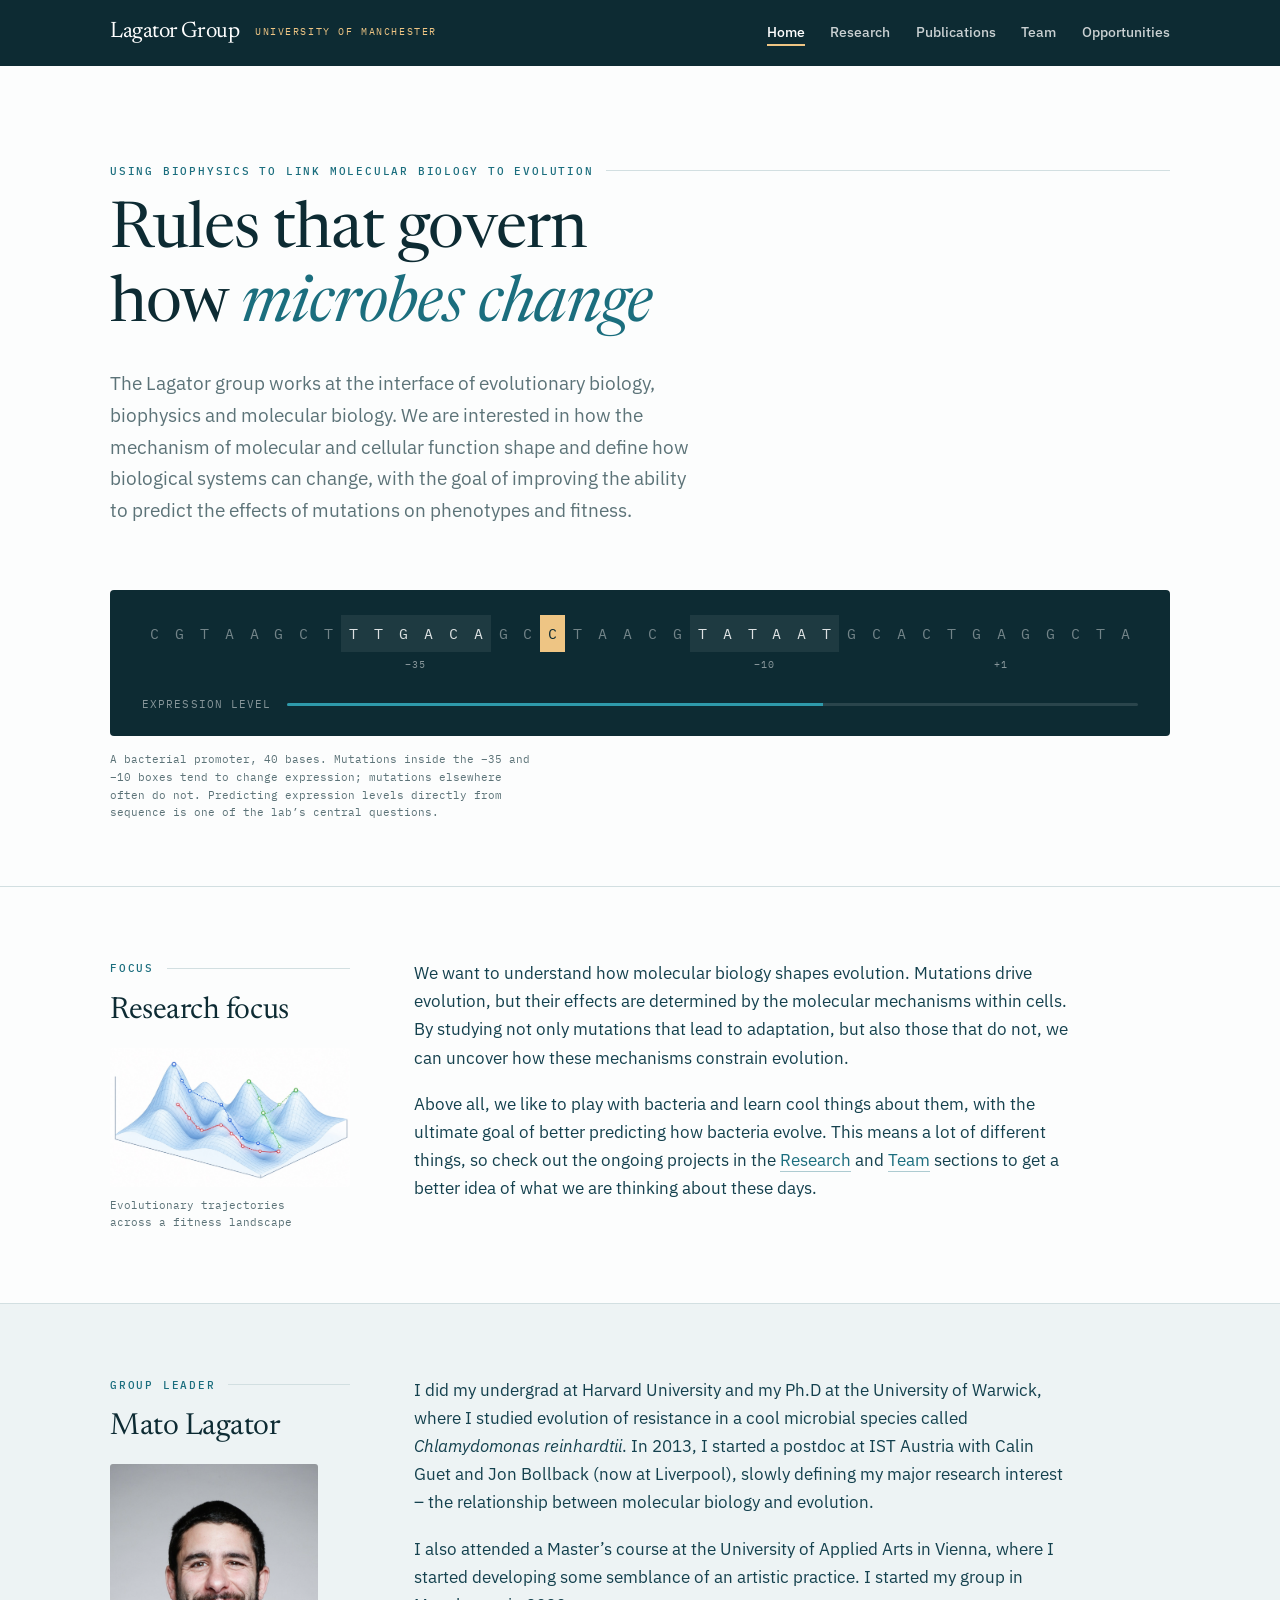
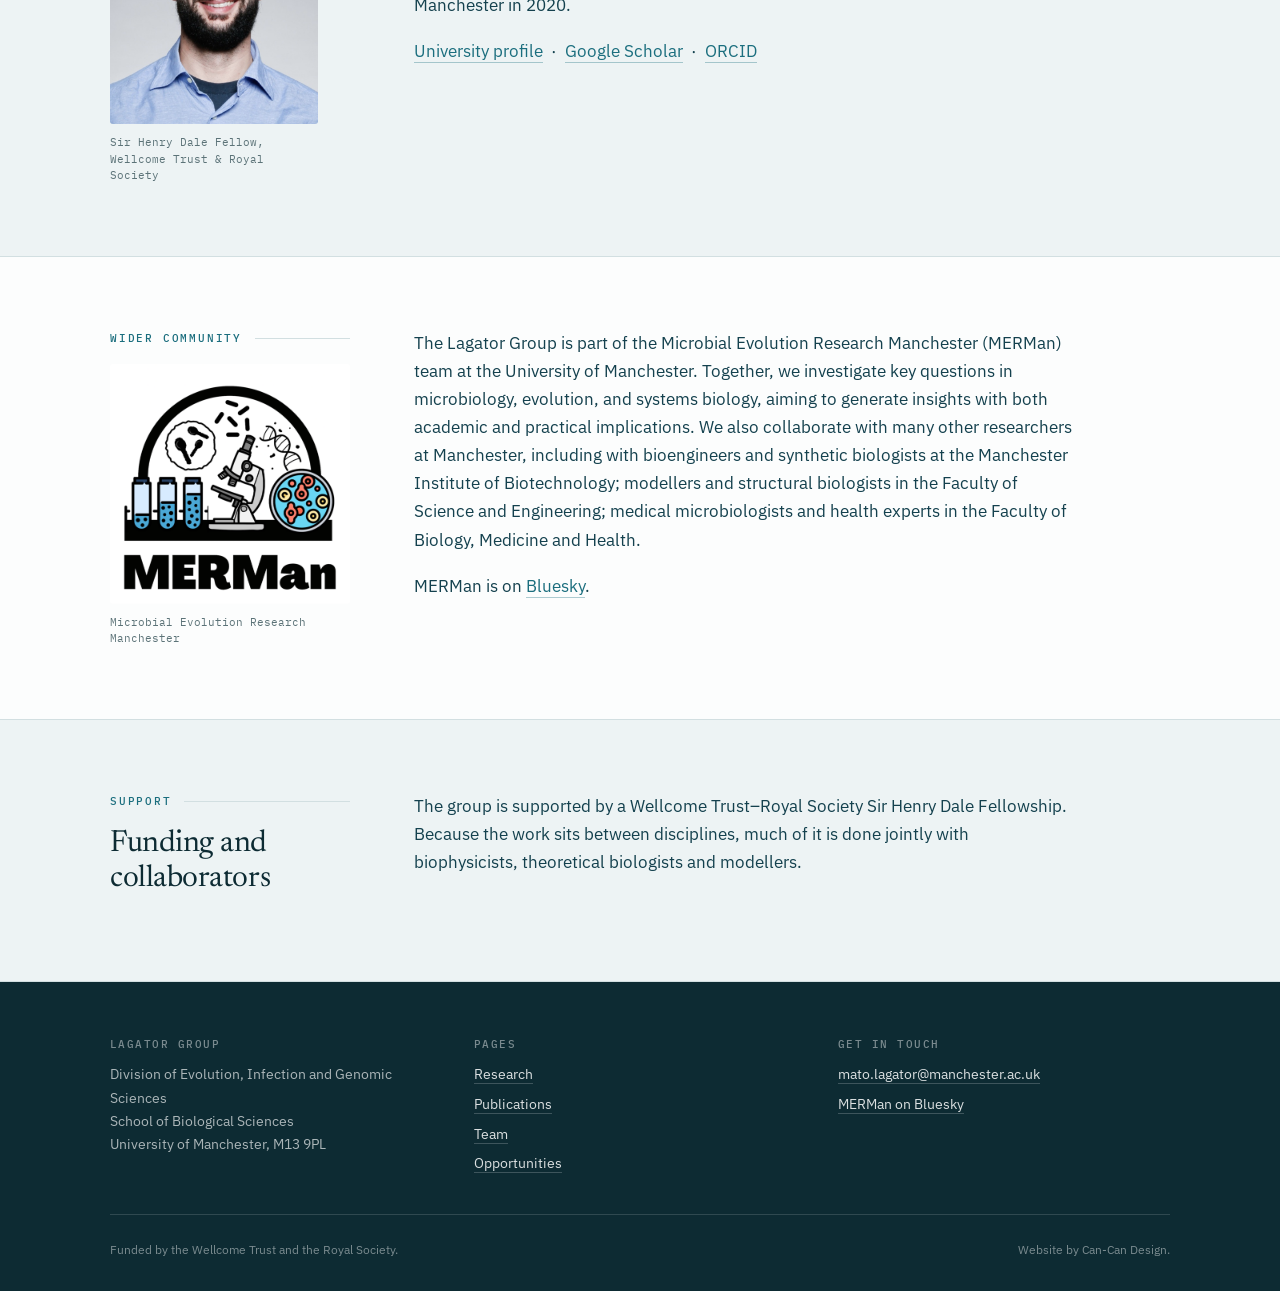
==== index.html @ 4b93f3de "Initial commit of the Lagator Group website Five static pages (home, research, publications, team, o" ====
<!DOCTYPE html>
<html lang="en">
<head>
    <meta charset="UTF-8">
    <meta name="viewport" content="width=device-width, initial-scale=1.0">
    <title>Lagator Group | Molecular mechanisms and the evolution of bacteria</title>
    <meta name="description" content="The Lagator Group at the University of Manchester studies how molecular mechanisms shape and constrain evolution in bacteria, from promoters to antibiotic resistance.">
    <link rel="stylesheet" href="styles.css">
    <link rel="preconnect" href="https://fonts.googleapis.com">
    <link rel="preconnect" href="https://fonts.gstatic.com" crossorigin>
    <link href="https://fonts.googleapis.com/css2?family=IBM+Plex+Mono:wght@400;500&amp;family=IBM+Plex+Sans:wght@400;500;600&amp;family=Newsreader:ital,opsz,wght@0,6..72,300..500;1,6..72,300..400&amp;display=swap" rel="stylesheet">
</head>
<body>
    <a class="skip-link" href="#main">Skip to content</a>

    <header class="masthead">
        <div class="wrap">
            <a href="index.html" class="wordmark">Lagator Group <span>University of Manchester</span></a>
            <nav aria-label="Main">
                <ul>
                    <li><a href="index.html" aria-current="page">Home</a></li>
                    <li><a href="research.html">Research</a></li>
                    <li><a href="publications.html">Publications</a></li>
                    <li><a href="team.html">Team</a></li>
                    <li><a href="opportunities.html">Opportunities</a></li>
                </ul>
            </nav>
        </div>
    </header>

    <main id="main">

        <section class="hero">
            <div class="wrap">
                <p class="eyebrow">Using biophysics to link molecular biology to evolution</p>
                <h1>Rules that govern<br> how <em>microbes change</em></h1>
                <p class="lede">The Lagator group works at the interface of evolutionary biology, biophysics and molecular biology. We are interested in how the mechanism of molecular and cellular function shape and define how biological systems can change, with the goal of improving the ability to predict the effects of mutations on phenotypes and fitness.</p>

                <div class="promoter" aria-hidden="true">
                    <div class="promoter__seq" id="seq"></div>
                    <div class="promoter__ticks">
                        <span style="grid-column: 9 / span 6;">&minus;35</span>
                        <span style="grid-column: 23 / span 6;">&minus;10</span>
                        <span style="grid-column: 34 / span 3;">+1</span>
                    </div>
                    <div class="promoter__read">
                        <span>Expression level</span>
                        <span class="promoter__bar"><i id="expr"></i></span>
                    </div>
                </div>
                <p class="promoter__note">A bacterial promoter, 40 bases. Mutations inside the &minus;35 and &minus;10 boxes tend to change expression; mutations elsewhere often do not. Predicting expression levels directly from sequence is one of the lab&rsquo;s central questions.</p>
            </div>
        </section>

        <section class="band">
            <div class="wrap split">
                <div class="split__rail">
                    <p class="eyebrow">Focus</p>
                    <h2>Research focus</h2>
                    <img src="photos/biology.jpeg" alt="" class="portrait portrait--wide">
                    <p class="caption">Evolutionary trajectories across a fitness landscape</p>
                </div>
                <div class="split__body">
                    <p>We want to understand how molecular biology shapes evolution. Mutations drive evolution, but their effects are determined by the molecular mechanisms within cells. By studying not only mutations that lead to adaptation, but also those that do not, we can uncover how these mechanisms constrain evolution.</p>
                    <p>Above all, we like to play with bacteria and learn cool things about them, with the ultimate goal of better predicting how bacteria evolve. This means a lot of different things, so check out the ongoing projects in the <a href="research.html">Research</a> and <a href="team.html">Team</a> sections to get a better idea of what we are thinking about these days.</p>
                </div>
            </div>
        </section>

        <section class="band band--tint">
            <div class="wrap split">
                <div class="split__rail">
                    <p class="eyebrow">Group leader</p>
                    <h2>Mato Lagator</h2>
                    <img src="photos/mato_2026.jpeg" alt="Dr Mato Lagator" class="portrait">
                    <p class="caption">Sir Henry Dale Fellow, Wellcome Trust &amp; Royal Society</p>
                </div>
                <div class="split__body">
                    <p>I did my undergrad at Harvard University and my Ph.D at the University of Warwick, where I studied evolution of resistance in a cool microbial species called <i>Chlamydomonas reinhardtii</i>. In 2013, I started a postdoc at IST Austria with Calin Guet and Jon Bollback (now at Liverpool), slowly defining my major research interest &ndash; the relationship between molecular biology and evolution.</p>
                    <p>I also attended a Master&rsquo;s course at the University of Applied Arts in Vienna, where I started developing some semblance of an artistic practice. I started my group in Manchester in 2020.</p>
                    <p><a href="https://research.manchester.ac.uk/en/persons/mato.lagator/" target="_blank" rel="noopener noreferrer">University profile</a> &nbsp;·&nbsp; <a href="https://scholar.google.com/citations?user=OgkkH9kAAAAJ&amp;hl=en" target="_blank" rel="noopener noreferrer">Google Scholar</a> &nbsp;·&nbsp; <a href="https://orcid.org/0000-0001-7847-3594" target="_blank" rel="noopener noreferrer">ORCID</a></p>
                </div>
            </div>
        </section>

        <section class="band">
            <div class="wrap split">
                <div class="split__rail">
                    <p class="eyebrow">Wider community</p>
                    <img src="photos/MERMan.png" alt="MERMan logo" class="portrait portrait--logo">
                    <p class="caption">Microbial Evolution Research Manchester</p>
                </div>
                <div class="split__body">
                    <p>The Lagator Group is part of the Microbial Evolution Research Manchester (MERMan) team at the University of Manchester. Together, we investigate key questions in microbiology, evolution, and systems biology, aiming to generate insights with both academic and practical implications. We also collaborate with many other researchers at Manchester, including with bioengineers and synthetic biologists at the Manchester Institute of Biotechnology; modellers and structural biologists in the Faculty of Science and Engineering; medical microbiologists and health experts in the Faculty of Biology, Medicine and Health.</p>
                    <p>MERMan is on <a href="https://bsky.app/profile/mermanchester.bsky.social" target="_blank" rel="noopener noreferrer">Bluesky</a>.</p>
                </div>
            </div>
        </section>

        <section class="band band--tint">
            <div class="wrap split">
                <div class="split__rail">
                    <p class="eyebrow">Support</p>
                    <h2>Funding and collaborators</h2>
                </div>
                <div class="split__body">
                    <p>The group is supported by a Wellcome Trust&ndash;Royal Society Sir Henry Dale Fellowship. Because the work sits between disciplines, much of it is done jointly with biophysicists, theoretical biologists and modellers.</p>
                </div>
            </div>
        </section>

    </main>

    <footer>
        <div class="wrap">
            <div class="foot-grid">
                <div>
                    <h4>Lagator Group</h4>
                    <p>Division of Evolution, Infection and Genomic Sciences<br>
                    School of Biological Sciences<br>
                    University of Manchester, M13 9PL</p>
                </div>
                <div>
                    <h4>Pages</h4>
                    <ul>
                        <li><a href="research.html">Research</a></li>
                        <li><a href="publications.html">Publications</a></li>
                        <li><a href="team.html">Team</a></li>
                        <li><a href="opportunities.html">Opportunities</a></li>
                    </ul>
                </div>
                <div>
                    <h4>Get in touch</h4>
                    <ul>
                        <li><a href="mailto:mato.lagator@manchester.ac.uk">mato.lagator@manchester.ac.uk</a></li>
                        <li><a href="https://bsky.app/profile/mermanchester.bsky.social" target="_blank" rel="noopener noreferrer">MERMan on Bluesky</a></li>
                    </ul>
                </div>
            </div>
            <div class="colophon">
                <span>Funded by the Wellcome Trust and the Royal Society.</span>
                <span>Website by Can-Can Design.</span>
            </div>
        </div>
    </footer>

    <script>
    /* The promoter strip: a 40-base sequence where mutations appear over time.
       Mutations inside the -35 and -10 boxes move expression; the rest mostly
       don't. Static when the visitor prefers reduced motion. */
    (function () {
        var seqEl = document.getElementById('seq');
        if (!seqEl) return;

        var SEQ = 'CGTAAGCTTTGACAGCTTAACGTATAATGCACTGAGGCTA'.split('');
        var inBox = function (i) { return (i >= 8 && i <= 13) || (i >= 22 && i <= 27); };

        var bases = SEQ.map(function (ch, i) {
            var b = document.createElement('b');
            b.textContent = ch;
            if (inBox(i)) b.className = 'in-box';
            seqEl.appendChild(b);
            return b;
        });

        var bar = document.getElementById('expr');
        var level = 62;
        bar.style.width = level + '%';

        if (window.matchMedia('(prefers-reduced-motion: reduce)').matches) return;

        var letters = ['A', 'T', 'G', 'C'];

        setInterval(function () {
            var hot = Math.random() < 0.55, i;
            do { i = Math.floor(Math.random() * SEQ.length); } while (inBox(i) !== hot);

            var el = bases[i], next;
            do { next = letters[Math.floor(Math.random() * 4)]; } while (next === el.textContent);

            el.textContent = next;
            el.classList.add('flash');
            setTimeout(function () { el.classList.remove('flash'); }, 850);

            level += hot ? (Math.random() * 46 - 30) : (Math.random() * 8 - 4);
            level = Math.min(96, Math.max(6, level));
            bar.style.width = level.toFixed(0) + '%';
        }, 2400);
    })();
    </script>
</body>
</html>
---- styles.css ----
/* ==========================================================================
   Lagator Group — stylesheet
   Direction: clean academic minimal, deep teal / ink navy.
   Type: Newsreader (display) · IBM Plex Sans (body) · IBM Plex Mono (data)
   Role colours are lifted from the group's own Gantt chart palette so the
   website and the group-history figure speak the same visual language.
   ========================================================================== */

/* --- Tokens --------------------------------------------------------------- */

:root {
    /* Core palette */
    --ink:        #0D2B33;   /* deepest teal-navy: headers, display type */
    --ink-soft:   #14414E;   /* secondary dark */
    --teal:       #1B6E7E;   /* links, accents */
    --teal-lift:  #2E9AAB;   /* hover, highlights */
    --paper:      #FCFDFD;   /* page background */
    --mist:       #EDF3F4;   /* alternating bands, cards */
    --rule:       #D2DFE1;   /* hairlines */
    --muted:      #5C7378;   /* secondary text */

    /* Role colours — from lagator_gantt.R */
    --role-pi:        #0D2B33;
    --role-postdoc:   #EEC584;
    --role-technician:#E3A08B;
    --role-phd:       #1B6E7E;
    --role-masters:   #8CC0C8;

    /* Type */
    --display: "Newsreader", Georgia, "Times New Roman", serif;
    --body:    "IBM Plex Sans", -apple-system, BlinkMacSystemFont, "Segoe UI", sans-serif;
    --mono:    "IBM Plex Mono", ui-monospace, "SF Mono", Menlo, monospace;

    /* Measure & rhythm */
    --w-page: 1140px;
    --w-text: 66ch;
    --pad:    clamp(1.25rem, 4vw, 2.5rem);
    --gap:    clamp(2.5rem, 6vw, 4.5rem);
}

*, *::before, *::after { box-sizing: border-box; }

/* --- Base ----------------------------------------------------------------- */

body {
    margin: 0;
    background: var(--paper);
    color: var(--ink-soft);
    font-family: var(--body);
    font-size: 1.0625rem;
    line-height: 1.65;
    -webkit-font-smoothing: antialiased;
}

h1, h2, h3, h4 {
    font-family: var(--display);
    color: var(--ink);
    font-weight: 400;
    line-height: 1.15;
    letter-spacing: -0.015em;
    margin: 0;
}

p { margin: 0 0 1.1em; }
p:last-child { margin-bottom: 0; }

a {
    color: var(--teal);
    text-decoration: none;
    border-bottom: 1px solid color-mix(in srgb, var(--teal) 35%, transparent);
    transition: color .18s ease, border-color .18s ease;
}

a:hover {
    color: var(--teal-lift);
    border-bottom-color: var(--teal-lift);
}

img { max-width: 100%; display: block; }

:focus-visible {
    outline: 2px solid var(--teal-lift);
    outline-offset: 3px;
    border-radius: 2px;
}

.skip-link {
    position: absolute;
    left: -9999px;
    top: 0;
    background: var(--ink);
    color: #fff;
    padding: .65rem 1rem;
    z-index: 100;
    border: 0;
}

.skip-link:focus {
    left: 0;
}

/* --- Shared layout helpers ------------------------------------------------ */

.wrap {
    max-width: var(--w-page);
    margin: 0 auto;
    padding-left: var(--pad);
    padding-right: var(--pad);
}

.measure { max-width: var(--w-text); }

/* Small uppercase mono label used to name each block of content. */
.eyebrow {
    font-family: var(--mono);
    font-size: .7rem;
    font-weight: 500;
    letter-spacing: .16em;
    text-transform: uppercase;
    color: var(--teal);
    margin: 0 0 1rem;
    display: flex;
    align-items: center;
    gap: .8rem;
}

.eyebrow::after {
    content: "";
    flex: 1;
    height: 1px;
    background: var(--rule);
}

/* --- Header --------------------------------------------------------------- */

.masthead {
    background: var(--ink);
    color: #fff;
    position: sticky;
    top: 0;
    z-index: 50;
}

.masthead .wrap {
    display: flex;
    flex-wrap: wrap;
    align-items: baseline;
    justify-content: space-between;
    gap: .5rem 2rem;
    padding-top: .9rem;
    padding-bottom: .9rem;
}

.wordmark {
    font-family: var(--display);
    font-size: 1.4rem;
    letter-spacing: -0.02em;
    color: #fff;
    border: 0;
    white-space: nowrap;
}

.wordmark:hover { color: #fff; }

.wordmark span {
    font-family: var(--mono);
    font-size: .62rem;
    letter-spacing: .16em;
    text-transform: uppercase;
    color: var(--role-postdoc);
    margin-left: .7rem;
    vertical-align: 2px;
}

.masthead nav ul {
    display: flex;
    flex-wrap: wrap;
    gap: 1.6rem;
    list-style: none;
    margin: 0;
    padding: 0;
}

.masthead nav a {
    color: rgba(255,255,255,.78);
    font-size: .875rem;
    font-weight: 500;
    border: 0;
    padding-bottom: 3px;
    border-bottom: 2px solid transparent;
}

.masthead nav a:hover { color: #fff; }

.masthead nav a[aria-current="page"] {
    color: #fff;
    border-bottom-color: var(--role-postdoc);
}

/* --- Page head ------------------------------------------------------------ */

.page-head {
    padding: clamp(3rem, 8vw, 5.5rem) 0 clamp(2rem, 5vw, 3rem);
    border-bottom: 1px solid var(--rule);
}

.page-head h1 {
    font-size: clamp(2.3rem, 5.5vw, 3.4rem);
    max-width: 18ch;
}

.page-head .lede {
    font-size: 1.15rem;
    color: var(--muted);
    max-width: var(--w-text);
    margin-top: 1.4rem;
}

/* --- Sections ------------------------------------------------------------- */

.band {
    padding: var(--gap) 0;
    border-bottom: 1px solid var(--rule);
}

.band--tint { background: var(--mist); }

.band > .wrap > h2 {
    font-size: clamp(1.6rem, 3.2vw, 2.1rem);
    max-width: 20ch;
    margin-bottom: 1.2rem;
}

/* Two-column: sticky label rail on the left, prose on the right. */
.split {
    display: grid;
    grid-template-columns: minmax(0, 15rem) minmax(0, 1fr);
    gap: clamp(1.5rem, 5vw, 4rem);
    align-items: start;
}

.split__rail { position: sticky; top: 5.5rem; }

.split__rail h2 {
    font-size: clamp(1.5rem, 2.6vw, 1.9rem);
    margin-bottom: .8rem;
}

.split__rail .portrait {
    width: 100%;
    max-width: 13rem;
    aspect-ratio: 4 / 5;
    object-fit: cover;
    border-radius: 3px;
    margin-top: 1.2rem;
    filter: grayscale(.15);
}

/* Landscape images in the rail are shown whole rather than cropped to 4:5. */
.split__rail .portrait--wide {
    max-width: 15rem;
    aspect-ratio: auto;
    object-fit: contain;
}

/* Logos keep their full shape and colour, unlike photo portraits. */
.split__rail .portrait--logo {
    max-width: 15rem;
    aspect-ratio: auto;
    object-fit: contain;
    filter: none;
    margin-top: 0;
}

.split__rail .caption {
    font-family: var(--mono);
    font-size: .7rem;
    color: var(--muted);
    margin-top: .6rem;
    max-width: 13rem;
    line-height: 1.5;
}

.split__body > p { max-width: var(--w-text); }

/* --- Home: the promoter strip (signature element) ------------------------- */

.hero {
    padding: clamp(3.5rem, 9vw, 6rem) 0 clamp(2.5rem, 6vw, 4rem);
    border-bottom: 1px solid var(--rule);
}

.hero h1 {
    font-size: clamp(2.4rem, 6vw, 4rem);
    max-width: 22ch;
    margin-bottom: 1.5rem;
}

.hero h1 em {
    font-style: italic;
    color: var(--teal);
}

.hero .lede {
    font-size: 1.2rem;
    color: var(--muted);
    max-width: 54ch;
}

.promoter {
    margin-top: clamp(2.5rem, 6vw, 4rem);
    padding: 1.6rem clamp(1rem, 3vw, 2rem) 1.4rem;
    background: var(--ink);
    border-radius: 4px;
    overflow: hidden;
}

.promoter__seq,
.promoter__ticks {
    display: grid;
    grid-template-columns: repeat(40, 1fr);
    gap: 0;
}

.promoter__seq b {
    font-family: var(--mono);
    font-weight: 400;
    font-size: clamp(.62rem, 1.7vw, .95rem);
    text-align: center;
    color: rgba(255,255,255,.42);
    padding: .35rem 0;
    transition: color .35s ease, background-color .35s ease;
}

.promoter__seq b.in-box {
    background: rgba(255,255,255,.07);
    color: rgba(255,255,255,.85);
}

.promoter__seq b.flash {
    color: var(--ink);
    background: var(--role-postdoc);
}

.promoter__ticks {
    margin-top: .35rem;
    font-family: var(--mono);
    font-size: .62rem;
    letter-spacing: .1em;
    color: rgba(255,255,255,.5);
}

.promoter__ticks span { text-align: center; }

.promoter__read {
    display: flex;
    align-items: center;
    gap: 1rem;
    margin-top: 1.4rem;
    font-family: var(--mono);
    font-size: .68rem;
    letter-spacing: .1em;
    text-transform: uppercase;
    color: rgba(255,255,255,.5);
}

.promoter__bar {
    flex: 1;
    height: 3px;
    background: rgba(255,255,255,.12);
    border-radius: 2px;
    overflow: hidden;
}

.promoter__bar i {
    display: block;
    height: 100%;
    width: 62%;
    background: var(--teal-lift);
    transition: width 1.1s cubic-bezier(.4, 0, .2, 1);
}

.promoter__note {
    font-family: var(--mono);
    font-size: .7rem;
    line-height: 1.6;
    color: var(--muted);
    margin-top: .9rem;
    max-width: 60ch;
}

/* --- Research: topics ----------------------------------------------------- */

.topics {
    display: grid;
    grid-template-columns: repeat(auto-fit, minmax(16rem, 1fr));
    gap: 1px;
    background: var(--rule);
    border: 1px solid var(--rule);
    border-radius: 4px;
    overflow: hidden;
    margin-top: 2.5rem;
}

.topic {
    background: var(--paper);
    padding: 1.8rem 1.6rem 2rem;
}

.topic h3 {
    font-family: var(--body);
    font-size: 1.05rem;
    font-weight: 600;
    letter-spacing: 0;
    margin-bottom: .6rem;
}

.topic p {
    font-size: .95rem;
    color: var(--muted);
}

.topic .methods {
    font-family: var(--mono);
    font-size: .66rem;
    letter-spacing: .06em;
    text-transform: uppercase;
    color: var(--teal);
    margin-top: 1rem;
    padding-top: .8rem;
    border-top: 1px solid var(--rule);
    line-height: 1.7;
}

/* Approach — a genuine sequence, so the numbering carries meaning. */
.steps {
    display: grid;
    grid-template-columns: repeat(auto-fit, minmax(15rem, 1fr));
    gap: clamp(1.5rem, 4vw, 3rem);
    margin-top: 2.5rem;
    counter-reset: step;
}

.step { counter-increment: step; }

.step::before {
    content: "0" counter(step);
    display: block;
    font-family: var(--mono);
    font-size: .72rem;
    letter-spacing: .12em;
    color: var(--teal);
    padding-bottom: .7rem;
    margin-bottom: .9rem;
    border-bottom: 2px solid var(--ink);
}

.step h3 {
    font-size: 1.3rem;
    margin-bottom: .5rem;
}

.step p { font-size: .95rem; color: var(--muted); }

/* --- Publications --------------------------------------------------------- */

.timeline { margin-top: 2.5rem; }

.year-group {
    display: grid;
    grid-template-columns: minmax(0, 7rem) minmax(0, 1fr);
    gap: clamp(1rem, 4vw, 3rem);
    padding: 2rem 0;
    border-top: 1px solid var(--rule);
}

.year-group:last-child { border-bottom: 1px solid var(--rule); }

.year-group > .year {
    font-family: var(--mono);
    font-size: 1.1rem;
    font-weight: 500;
    color: var(--ink);
    position: sticky;
    top: 5.5rem;
    align-self: start;
}

.paper { margin-bottom: 2rem; }
.paper:last-child { margin-bottom: 0; }

.paper h3 {
    font-size: 1.25rem;
    line-height: 1.3;
    margin-bottom: .5rem;
    max-width: 46ch;
}

.paper h3 a { border-bottom-color: transparent; }
.paper h3 a:hover { border-bottom-color: var(--teal-lift); }

.paper .authors {
    font-size: .92rem;
    color: var(--ink-soft);
    margin-bottom: .4rem;
    max-width: var(--w-text);
}

.paper .authors b { font-weight: 600; }

.paper .summary {
    font-size: .95rem;
    color: var(--muted);
    max-width: var(--w-text);
}

.paper .venue {
    font-family: var(--mono);
    font-size: .68rem;
    letter-spacing: .06em;
    text-transform: uppercase;
    color: var(--teal);
    margin-bottom: .5rem;
}

/* Research areas — each area carries its own list of open questions. */
.topics--areas { grid-template-columns: repeat(auto-fit, minmax(19rem, 1fr)); }

.topic ul {
    list-style: none;
    margin: 1rem 0 0;
    padding: 0;
}

.topic li {
    font-size: .93rem;
    color: var(--muted);
    padding: .5rem 0 .5rem 1.1rem;
    border-top: 1px solid var(--rule);
    position: relative;
}

.topic li::before {
    content: "";
    position: absolute;
    left: 0;
    top: 1.15rem;
    width: 5px;
    height: 5px;
    border-radius: 50%;
    background: var(--teal);
}

/* Collapsed abstracts on the publications page. */
.paper details {
    margin-top: .8rem;
    max-width: var(--w-text);
}

.paper summary {
    font-family: var(--mono);
    font-size: .68rem;
    letter-spacing: .1em;
    text-transform: uppercase;
    color: var(--teal);
    cursor: pointer;
    list-style: none;
    display: inline-flex;
    align-items: center;
    gap: .45rem;
}

.paper summary::-webkit-details-marker { display: none; }
.paper summary::before { content: "+"; font-size: .95rem; line-height: 1; }
.paper details[open] summary::before { content: "\2212"; }

.paper details p {
    font-size: .93rem;
    color: var(--muted);
    margin: .7rem 0 0;
    padding-left: 1rem;
    border-left: 2px solid var(--rule);
}

/* --- Team ----------------------------------------------------------------- */

.people {
    display: grid;
    grid-template-columns: repeat(auto-fill, minmax(14rem, 1fr));
    gap: clamp(1.5rem, 3vw, 2.4rem);
    margin-top: 2.5rem;
}

.person__photo {
    width: 100%;
    aspect-ratio: 4 / 5;
    object-fit: cover;
    border-radius: 3px;
    background: var(--mist);
    filter: grayscale(.15);
    transition: filter .3s ease;
}

.person:hover .person__photo { filter: grayscale(0); }

/* Shown in place of a missing photograph. */
.person__fallback {
    width: 100%;
    aspect-ratio: 4 / 5;
    border-radius: 3px;
    background: var(--mist);
    display: flex;
    align-items: center;
    justify-content: center;
    font-family: var(--display);
    font-size: 2rem;
    color: var(--rule);
    border: 1px solid var(--rule);
}

.person h3 {
    font-family: var(--body);
    font-size: 1rem;
    font-weight: 600;
    letter-spacing: 0;
    margin: .9rem 0 .35rem;
}

.person .role {
    display: flex;
    align-items: center;
    gap: .45rem;
    font-family: var(--mono);
    font-size: .66rem;
    letter-spacing: .08em;
    text-transform: uppercase;
    color: var(--muted);
    margin-bottom: .6rem;
}

.person .bio { font-size: .9rem; color: var(--muted); }

.person .bio i { font-style: italic; }

/* Role dot — same colours as the group-history chart. */
.dot {
    width: 8px;
    height: 8px;
    border-radius: 50%;
    flex: 0 0 auto;
    background: var(--rule);
}

.dot--pi         { background: var(--role-pi); }
.dot--postdoc    { background: var(--role-postdoc); }
.dot--technician { background: var(--role-technician); }
.dot--phd        { background: var(--role-phd); }
.dot--masters    { background: var(--role-masters); }

.key {
    display: flex;
    flex-wrap: wrap;
    gap: .35rem 1.4rem;
    list-style: none;
    padding: 0;
    margin: 1.5rem 0 0;
    font-family: var(--mono);
    font-size: .68rem;
    letter-spacing: .08em;
    text-transform: uppercase;
    color: var(--muted);
}

.key li { display: flex; align-items: center; gap: .45rem; }

/* Alumni */
.alumni {
    width: 100%;
    border-collapse: collapse;
    margin-top: 2rem;
    font-size: .92rem;
}

.alumni caption {
    text-align: left;
    font-family: var(--mono);
    font-size: .68rem;
    letter-spacing: .1em;
    text-transform: uppercase;
    color: var(--muted);
    padding-bottom: .8rem;
}

.alumni th {
    text-align: left;
    font-family: var(--mono);
    font-size: .66rem;
    font-weight: 500;
    letter-spacing: .1em;
    text-transform: uppercase;
    color: var(--muted);
    padding: 0 1rem .6rem 0;
    border-bottom: 1px solid var(--ink);
}

.alumni td {
    padding: .7rem 1rem .7rem 0;
    border-bottom: 1px solid var(--rule);
    vertical-align: baseline;
}

.alumni td:first-child { color: var(--ink); font-weight: 500; }

.alumni .td-role { display: flex; align-items: center; gap: .5rem; }

.alumni .td-years {
    font-family: var(--mono);
    font-size: .82rem;
    color: var(--muted);
    white-space: nowrap;
}

/* Group history figure */
.gantt-img {
    width: 100%;
    height: auto;
    margin-top: 2rem;
    border: 1px solid var(--rule);
    border-radius: 4px;
    background: #fff;
}

/* --- Opportunities -------------------------------------------------------- */

.routes {
    display: grid;
    grid-template-columns: repeat(auto-fit, minmax(15rem, 1fr));
    gap: 1px;
    background: var(--rule);
    border: 1px solid var(--rule);
    border-radius: 4px;
    overflow: hidden;
    margin-top: 2.5rem;
}

.route {
    background: var(--paper);
    padding: 1.8rem 1.6rem;
}

.route h3 {
    font-family: var(--body);
    font-size: 1rem;
    font-weight: 600;
    letter-spacing: 0;
    margin-bottom: .5rem;
}

.route p { font-size: .93rem; color: var(--muted); }

.route .status {
    font-family: var(--mono);
    font-size: .66rem;
    letter-spacing: .08em;
    text-transform: uppercase;
    color: var(--teal);
    margin-bottom: .8rem;
}

.checklist {
    margin: 1.5rem 0 0;
    padding: 0;
    list-style: none;
    max-width: var(--w-text);
}

.checklist li {
    padding: .7rem 0 .7rem 1.6rem;
    border-bottom: 1px solid var(--rule);
    font-size: .95rem;
    position: relative;
}

.checklist li::before {
    content: "";
    position: absolute;
    left: 0;
    top: 1.25rem;
    width: 8px;
    height: 8px;
    border-radius: 50%;
    background: var(--teal);
}

.contact-card {
    margin-top: 2.5rem;
    padding: clamp(1.5rem, 4vw, 2.2rem);
    background: var(--ink);
    color: rgba(255,255,255,.8);
    border-radius: 4px;
    max-width: var(--w-text);
}

.contact-card h3 {
    color: #fff;
    font-size: 1.4rem;
    margin-bottom: .6rem;
}

.contact-card a {
    color: var(--role-postdoc);
    border-bottom-color: color-mix(in srgb, var(--role-postdoc) 40%, transparent);
    font-family: var(--mono);
    font-size: .95rem;
}

.contact-card a:hover {
    color: #fff;
    border-bottom-color: #fff;
}

/* --- Footer --------------------------------------------------------------- */

footer {
    background: var(--ink);
    color: rgba(255,255,255,.65);
    padding: clamp(2.5rem, 5vw, 3.5rem) 0 2rem;
    font-size: .88rem;
}

footer .foot-grid {
    display: grid;
    grid-template-columns: repeat(auto-fit, minmax(13rem, 1fr));
    gap: 2rem;
    padding-bottom: 2rem;
    border-bottom: 1px solid rgba(255,255,255,.14);
}

footer h4 {
    font-family: var(--mono);
    font-size: .66rem;
    font-weight: 500;
    letter-spacing: .14em;
    text-transform: uppercase;
    color: rgba(255,255,255,.45);
    margin-bottom: .8rem;
}

footer a {
    color: rgba(255,255,255,.85);
    border-bottom-color: rgba(255,255,255,.2);
}

footer a:hover { color: #fff; border-bottom-color: #fff; }

footer ul { list-style: none; margin: 0; padding: 0; }
footer li { margin-bottom: .4rem; }

footer .colophon {
    padding-top: 1.5rem;
    font-size: .78rem;
    color: rgba(255,255,255,.45);
    display: flex;
    flex-wrap: wrap;
    gap: .5rem 1.5rem;
    justify-content: space-between;
}

/* --- Responsive ----------------------------------------------------------- */

@media (max-width: 760px) {
    .split { grid-template-columns: 1fr; }
    .split__rail { position: static; }
    .split__rail .portrait { max-width: 9rem; margin-top: 0; margin-bottom: 1rem; }
    .year-group { grid-template-columns: 1fr; gap: .8rem; }
    .year-group > .year { position: static; }
    .masthead .wrap { padding-top: .7rem; padding-bottom: .7rem; }
    .masthead nav ul { gap: 1.1rem; }
    .alumni { font-size: .85rem; }
}

@media (max-width: 460px) {
    .people { grid-template-columns: repeat(2, 1fr); gap: 1.2rem; }
    .person .bio { display: none; }
}

/* --- Motion preferences --------------------------------------------------- */

@media (prefers-reduced-motion: reduce) {
    *, *::before, *::after {
        animation-duration: .01ms !important;
        transition-duration: .01ms !important;
    }
}

/* --- Print ---------------------------------------------------------------- */

@media print {
    .masthead, .promoter, footer { display: none; }
    body { color: #000; }
}

/* --- Research: stacked areas with figures --------------------------------- */

.areas { margin-top: 0; }

.area {
    display: grid;
    grid-template-columns: minmax(0, 1fr) minmax(0, 22rem);
    gap: clamp(1.5rem, 5vw, 4rem);
    align-items: start;
    padding: 2.2rem 0;
    border-top: 1px solid var(--rule);
}

.area:last-child { border-bottom: 1px solid var(--rule); }

/* The page head already draws a rule above the first area. */
.area:first-child { border-top: 0; padding-top: 0; }

.area--text { grid-template-columns: minmax(0, 1fr); }
.area--text .area__text { max-width: var(--w-text); }

.area h3 {
    font-size: clamp(1.3rem, 2.4vw, 1.6rem);
    margin-bottom: .4rem;
}

/* Reuse the topic bullet style inside each area. */
.area ul { list-style: none; margin: 1rem 0 0; padding: 0; }

.area li {
    font-size: .98rem;
    color: var(--muted);
    padding: .55rem 0 .55rem 1.1rem;
    border-top: 1px solid var(--rule);
    position: relative;
}

.area li::before {
    content: "";
    position: absolute;
    left: 0;
    top: 1.2rem;
    width: 5px;
    height: 5px;
    border-radius: 50%;
    background: var(--teal);
}

.area__fig { margin: 0; }

.area__fig img {
    display: block;
    width: 100%;
    max-height: 20rem;
    object-fit: contain;
    background: #fff;
    border: 1px solid var(--rule);
    border-radius: 3px;
    padding: .8rem;
}

.area__fig figcaption {
    font-family: var(--mono);
    font-size: .7rem;
    line-height: 1.6;
    color: var(--muted);
    margin-top: .6rem;
}

@media (max-width: 760px) {
    .area { grid-template-columns: minmax(0, 1fr); }
}

/* Team: group photo under the page intro. */
.group-photo { margin: 2rem 0 0; }

.group-photo img {
    display: block;
    width: 100%;
    max-height: 32rem;
    object-fit: cover;
    border-radius: 4px;
}

/* --- Research: topic index and per-topic meta ----------------------------- */

.band--index { padding: clamp(1.5rem, 4vw, 2.5rem) 0; background: var(--mist); }

.topic-index ul {
    list-style: none;
    margin: 0;
    padding: 0;
    display: flex;
    flex-wrap: wrap;
    gap: .5rem;
}

.topic-index li a {
    display: inline-block;
    padding: .35rem .8rem;
    font-size: .9rem;
    color: var(--ink);
    background: var(--paper);
    border: 1px solid var(--rule);
    border-radius: 999px;
}

.topic-index li a:hover { border-color: var(--teal); color: var(--teal); }

.topic-index li span {
    font-family: var(--mono);
    font-size: .7rem;
    color: var(--teal);
    margin-right: .2rem;
}

.area { scroll-margin-top: 6rem; }

.area__num {
    font-family: var(--mono);
    font-size: .72rem;
    letter-spacing: .12em;
    color: var(--teal);
    margin-bottom: .3rem;
}

.area__intro {
    font-size: 1.05rem;
    color: var(--ink-soft);
    margin: .6rem 0 0;
    max-width: var(--w-text);
}

.area__meta {
    display: flex;
    flex-wrap: wrap;
    gap: 1rem 2.5rem;
    margin: 1.4rem 0 0;
}

.area__meta dt {
    font-family: var(--mono);
    font-size: .66rem;
    letter-spacing: .1em;
    text-transform: uppercase;
    color: var(--muted);
    margin-bottom: .35rem;
}

.area__meta dd { margin: 0 0 .2rem; font-size: .9rem; }

/* Member cards can be linked as team.html#first-last; clear the sticky header. */
.person { scroll-margin-top: 6rem; }
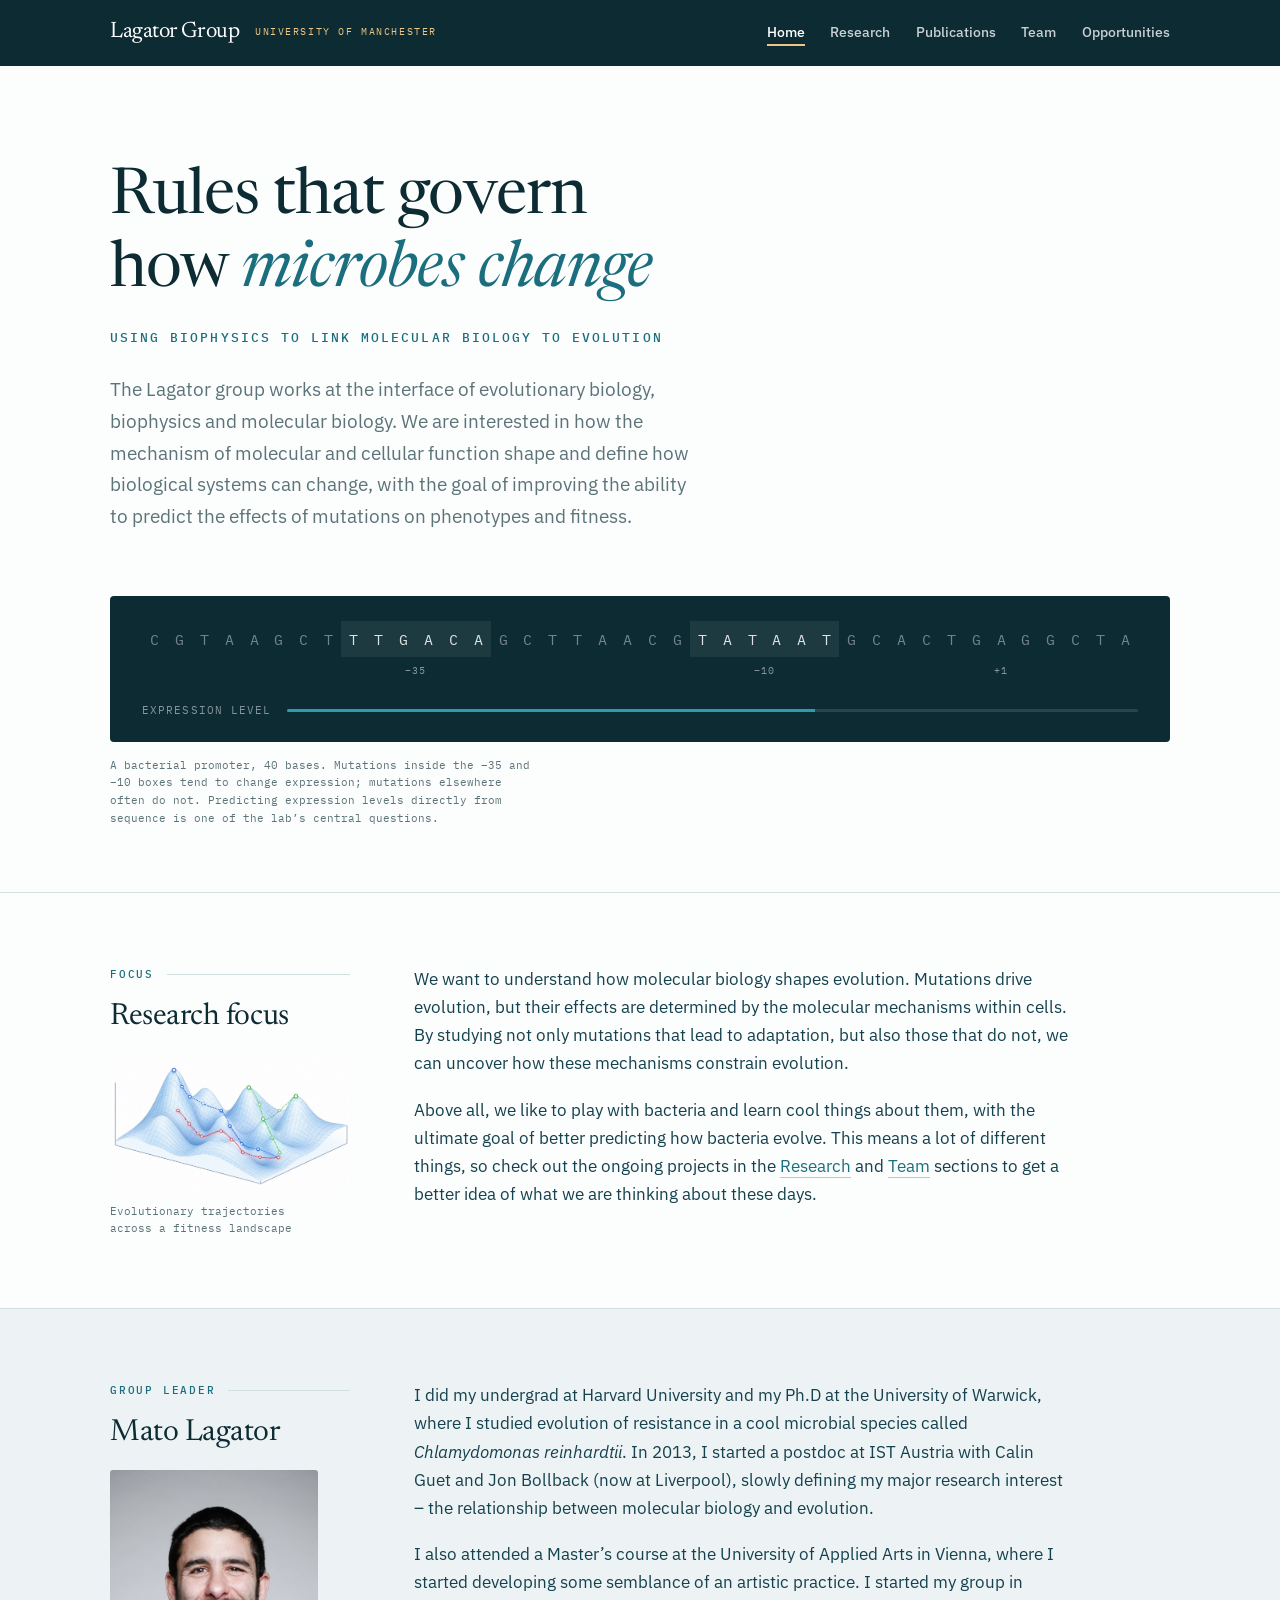
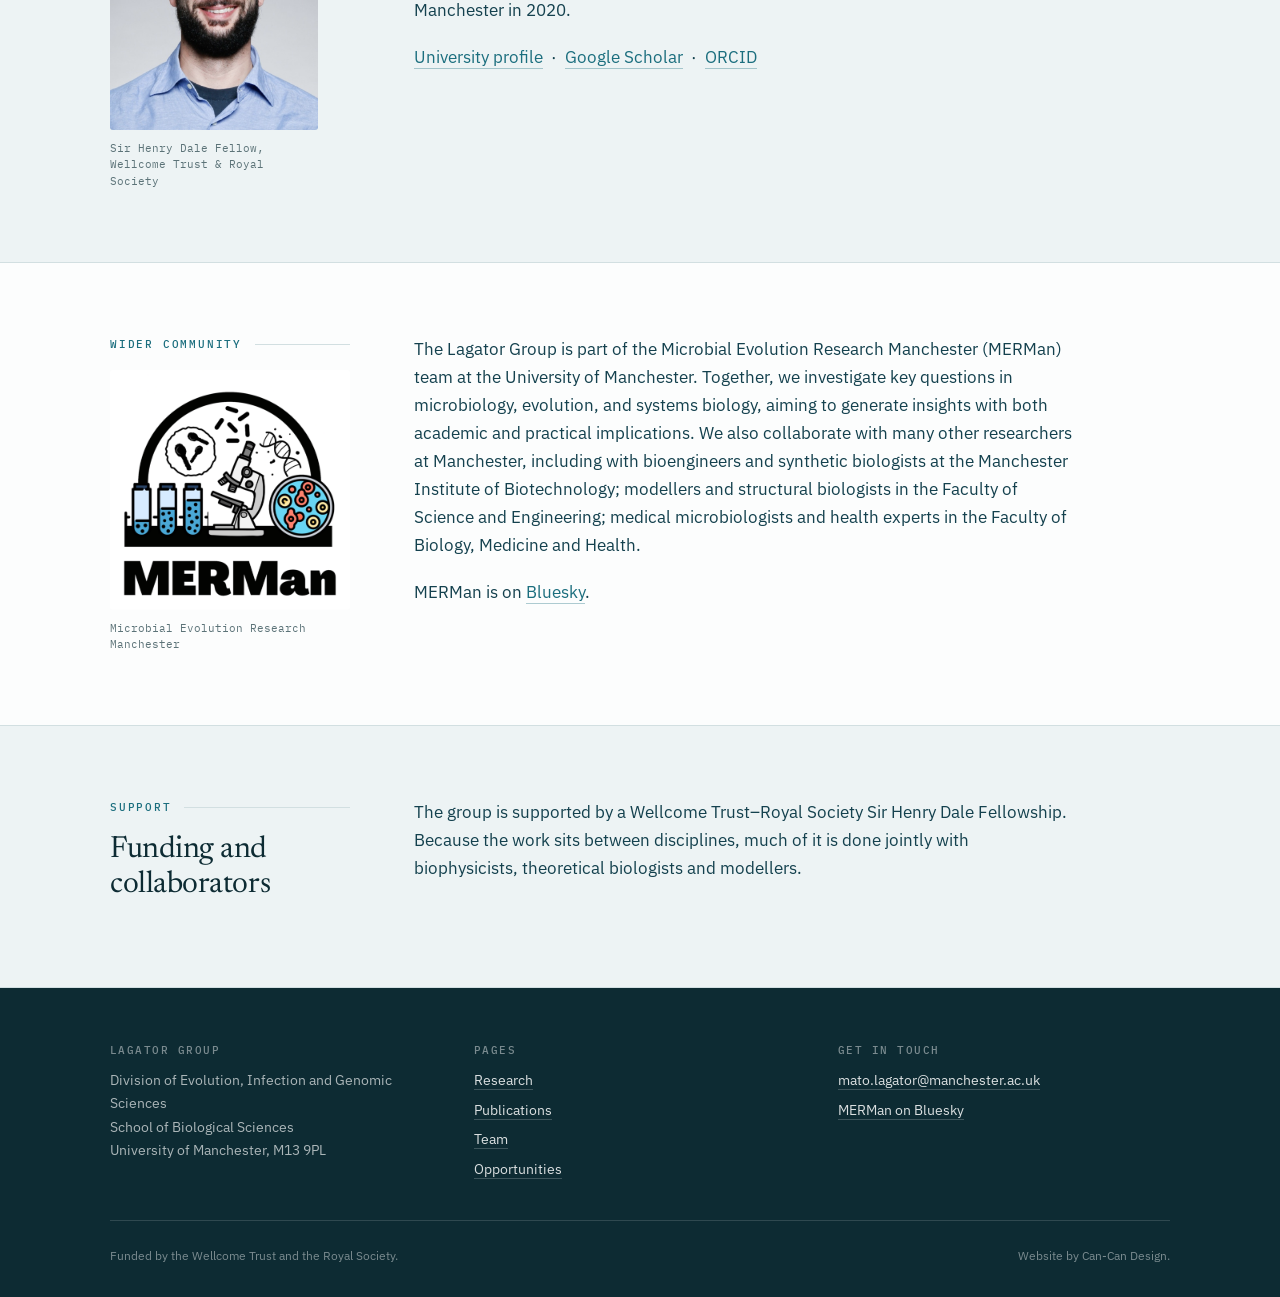
==== commit be4f0c0e: "Move home tagline under the title; drop repeated page labels The home page tagline now sits below th" ====
--- a/index.html
+++ b/index.html
@@ -32,8 +32,8 @@
 
         <section class="hero">
             <div class="wrap">
-                <p class="eyebrow">Using biophysics to link molecular biology to evolution</p>
                 <h1>Rules that govern<br> how <em>microbes change</em></h1>
+                <p class="tagline">Using biophysics to link molecular biology to evolution</p>
                 <p class="lede">The Lagator group works at the interface of evolutionary biology, biophysics and molecular biology. We are interested in how the mechanism of molecular and cellular function shape and define how biological systems can change, with the goal of improving the ability to predict the effects of mutations on phenotypes and fitness.</p>
 
                 <div class="promoter" aria-hidden="true">
--- a/styles.css
+++ b/styles.css
@@ -299,6 +299,17 @@
 .hero h1 em {
     font-style: italic;
     color: var(--teal);
+}
+
+/* Home tagline sits under the title: the eyebrow's type, without its rule. */
+.hero .tagline {
+    font-family: var(--mono);
+    font-size: .8rem;
+    font-weight: 500;
+    letter-spacing: .16em;
+    text-transform: uppercase;
+    color: var(--teal);
+    margin: -.4rem 0 1.6rem;
 }
 
 .hero .lede {
